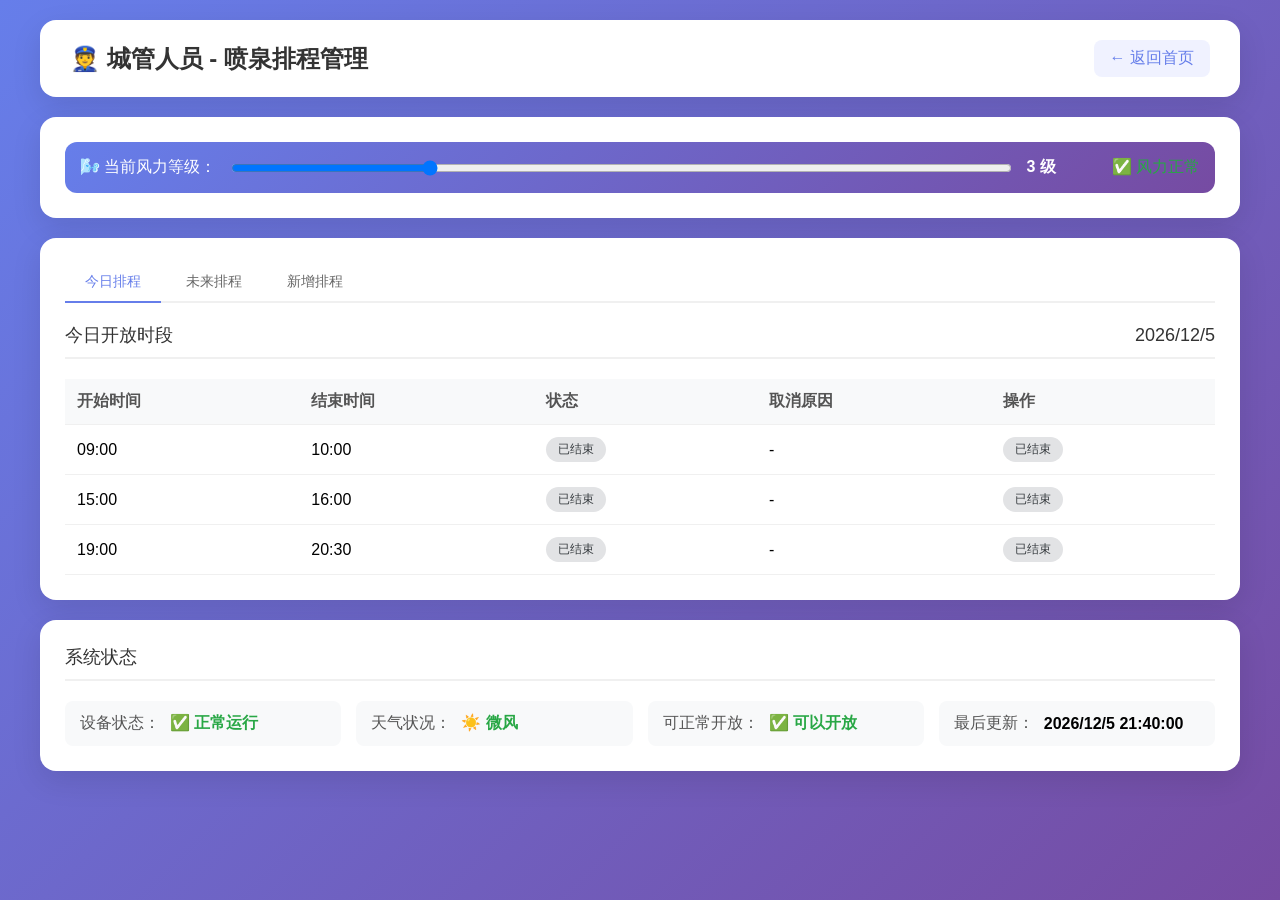
==== admin.html @ 6d75eefe ".608504750551144:e84fdec19bd125db6351a394b1909684_6a325386a45740f32d055df5.6a32569ea45740f32d0562fc." ====
<!DOCTYPE html>
<html lang="zh-CN">
<head>
    <meta charset="UTF-8">
    <meta name="viewport" content="width=device-width, initial-scale=1.0">
    <title>城管人员 - 喷泉排程管理</title>
    <link rel="stylesheet" href="css/styles.css">
</head>
<body>
    <div class="container">
        <div class="page-header">
            <h1>👮 城管人员 - 喷泉排程管理</h1>
            <a href="index.html" class="back-link">← 返回首页</a>
        </div>

        <div class="section">
            <div id="alertContainer"></div>

            <div class="weather-control">
                <label>🌬️ 当前风力等级：</label>
                <input type="range" id="windLevel" min="0" max="12" value="3">
                <span id="windLevelDisplay" style="font-weight: bold; min-width: 60px;">3 级</span>
                <span id="windStatus" style="margin-left: 10px;"></span>
            </div>
        </div>

        <div class="section">
            <div class="tabs">
                <button class="tab active" data-tab="today">今日排程</button>
                <button class="tab" data-tab="future">未来排程</button>
                <button class="tab" data-tab="add">新增排程</button>
            </div>

            <div class="tab-content active" id="today">
                <div class="section-title">
                    <span>今日开放时段</span>
                    <span id="todayDate"></span>
                </div>
                <table class="table" id="todayTable">
                    <thead>
                        <tr>
                            <th>开始时间</th>
                            <th>结束时间</th>
                            <th>状态</th>
                            <th>取消原因</th>
                            <th>操作</th>
                        </tr>
                    </thead>
                    <tbody id="todayTableBody"></tbody>
                </table>
                <div id="todayEmpty" class="empty-state" style="display: none;">
                    <div class="empty-state-icon">📅</div>
                    <div class="empty-state-text">今日暂无排程</div>
                </div>
            </div>

            <div class="tab-content" id="future">
                <div class="section-title">
                    <span>未来开放时段</span>
                </div>
                <table class="table" id="futureTable">
                    <thead>
                        <tr>
                            <th>日期</th>
                            <th>开始时间</th>
                            <th>结束时间</th>
                            <th>状态</th>
                            <th>取消原因</th>
                            <th>操作</th>
                        </tr>
                    </thead>
                    <tbody id="futureTableBody"></tbody>
                </table>
                <div id="futureEmpty" class="empty-state" style="display: none;">
                    <div class="empty-state-icon">📆</div>
                    <div class="empty-state-text">暂无未来排程</div>
                </div>
            </div>

            <div class="tab-content" id="add">
                <div class="section-title">
                    <span>新增开放时段</span>
                </div>
                <form id="addScheduleForm">
                    <div class="form-row">
                        <div class="form-group">
                            <label>开放日期</label>
                            <input type="date" id="scheduleDate" required>
                        </div>
                        <div class="form-group">
                            <label>开始时间</label>
                            <input type="time" id="scheduleStartTime" required>
                        </div>
                        <div class="form-group">
                            <label>结束时间</label>
                            <input type="time" id="scheduleEndTime" required>
                        </div>
                    </div>
                    <div style="margin-top: 15px;">
                        <button type="submit" class="btn btn-primary">添加排程</button>
                        <button type="reset" class="btn btn-secondary">重置</button>
                    </div>
                </form>
            </div>
        </div>

        <div class="section">
            <div class="section-title">
                <span>系统状态</span>
            </div>
            <div class="status-grid">
                <div class="status-item">
                    <span class="status-label">设备状态：</span>
                    <span id="deviceStatus" class="status-value">-</span>
                </div>
                <div class="status-item">
                    <span class="status-label">天气状况：</span>
                    <span id="weatherStatus" class="status-value">-</span>
                </div>
                <div class="status-item">
                    <span class="status-label">可正常开放：</span>
                    <span id="canOpen" class="status-value">-</span>
                </div>
                <div class="status-item">
                    <span class="status-label">最后更新：</span>
                    <span id="lastUpdate" class="status-value">-</span>
                </div>
            </div>
        </div>
    </div>

    <div id="editModal" class="modal-overlay" style="display: none;">
        <div class="modal">
            <div class="modal-header">
                <h3>编辑排程</h3>
                <button class="modal-close" onclick="closeEditModal()">×</button>
            </div>
            <form id="editScheduleForm">
                <input type="hidden" id="editScheduleId">
                <div class="form-row">
                    <div class="form-group">
                        <label>开放日期</label>
                        <input type="date" id="editScheduleDate" required>
                    </div>
                    <div class="form-group">
                        <label>开始时间</label>
                        <input type="time" id="editScheduleStartTime" required>
                    </div>
                    <div class="form-group">
                        <label>结束时间</label>
                        <input type="time" id="editScheduleEndTime" required>
                    </div>
                </div>
                <div class="modal-actions">
                    <button type="button" class="btn btn-secondary" onclick="closeEditModal()">取消</button>
                    <button type="submit" class="btn btn-primary">保存</button>
                </div>
            </form>
        </div>
    </div>

    <script src="js/common.js"></script>
    <script src="js/admin.js"></script>
</body>
</html>
---- css/styles.css ----
* {
    margin: 0;
    padding: 0;
    box-sizing: border-box;
}

body {
    font-family: -apple-system, BlinkMacSystemFont, 'Segoe UI', 'PingFang SC', 'Hiragino Sans GB', 'Microsoft YaHei', sans-serif;
    background: linear-gradient(135deg, #667eea 0%, #764ba2 100%);
    min-height: 100vh;
    padding: 20px;
}

.container {
    max-width: 1200px;
    margin: 0 auto;
}

.header {
    text-align: center;
    color: white;
    margin-bottom: 40px;
}

.header h1 {
    font-size: 36px;
    margin-bottom: 10px;
    text-shadow: 2px 2px 4px rgba(0,0,0,0.2);
}

.subtitle {
    font-size: 18px;
    opacity: 0.9;
}

.role-selection {
    display: grid;
    grid-template-columns: repeat(auto-fit, minmax(280px, 1fr));
    gap: 30px;
    margin-bottom: 40px;
}

.role-card {
    background: white;
    border-radius: 16px;
    padding: 30px;
    text-align: center;
    cursor: pointer;
    transition: all 0.3s ease;
    box-shadow: 0 10px 30px rgba(0,0,0,0.1);
}

.role-card:hover {
    transform: translateY(-5px);
    box-shadow: 0 15px 40px rgba(0,0,0,0.2);
}

.role-icon {
    font-size: 64px;
    margin-bottom: 15px;
}

.role-card h2 {
    font-size: 24px;
    color: #333;
    margin-bottom: 10px;
}

.role-card p {
    color: #666;
    margin-bottom: 20px;
    line-height: 1.5;
}

.btn {
    padding: 10px 30px;
    border: none;
    border-radius: 8px;
    font-size: 16px;
    cursor: pointer;
    transition: all 0.3s ease;
    color: white;
    font-weight: 500;
}

.btn:hover {
    transform: translateY(-2px);
    box-shadow: 0 5px 15px rgba(0,0,0,0.2);
}

.btn-primary {
    background: linear-gradient(135deg, #667eea 0%, #764ba2 100%);
}

.btn-success {
    background: linear-gradient(135deg, #11998e 0%, #38ef7d 100%);
}

.btn-info {
    background: linear-gradient(135deg, #00c6ff 0%, #0072ff 100%);
}

.btn-warning {
    background: linear-gradient(135deg, #f093fb 0%, #f5576c 100%);
}

.btn-danger {
    background: linear-gradient(135deg, #eb3349 0%, #f45c43 100%);
}

.btn-secondary {
    background: linear-gradient(135deg, #868f96 0%, #596164 100%);
}

.btn-sm {
    padding: 6px 16px;
    font-size: 14px;
}

.system-status {
    background: white;
    border-radius: 16px;
    padding: 25px;
    box-shadow: 0 10px 30px rgba(0,0,0,0.1);
}

.system-status h3 {
    font-size: 20px;
    color: #333;
    margin-bottom: 20px;
    padding-bottom: 10px;
    border-bottom: 2px solid #f0f0f0;
}

.status-grid {
    display: grid;
    grid-template-columns: repeat(auto-fit, minmax(200px, 1fr));
    gap: 15px;
}

.status-item {
    display: flex;
    align-items: center;
    padding: 12px 15px;
    background: #f8f9fa;
    border-radius: 8px;
}

.status-label {
    font-weight: 500;
    color: #555;
    margin-right: 10px;
}

.status-value {
    font-weight: 600;
}

.status-normal {
    color: #28a745;
}

.status-warning {
    color: #dc3545;
}

.page-header {
    display: flex;
    justify-content: space-between;
    align-items: center;
    background: white;
    border-radius: 16px;
    padding: 20px 30px;
    margin-bottom: 20px;
    box-shadow: 0 10px 30px rgba(0,0,0,0.1);
}

.page-header h1 {
    font-size: 24px;
    color: #333;
    display: flex;
    align-items: center;
    gap: 10px;
}

.back-link {
    color: #667eea;
    text-decoration: none;
    font-weight: 500;
    padding: 8px 16px;
    border-radius: 8px;
    background: #f0f2ff;
    transition: all 0.3s ease;
}

.back-link:hover {
    background: #667eea;
    color: white;
}

.section {
    background: white;
    border-radius: 16px;
    padding: 25px;
    margin-bottom: 20px;
    box-shadow: 0 10px 30px rgba(0,0,0,0.1);
}

.section-title {
    font-size: 18px;
    color: #333;
    margin-bottom: 20px;
    padding-bottom: 10px;
    border-bottom: 2px solid #f0f0f0;
    display: flex;
    justify-content: space-between;
    align-items: center;
}

.form-group {
    margin-bottom: 15px;
}

.form-group label {
    display: block;
    margin-bottom: 6px;
    font-weight: 500;
    color: #555;
}

.form-group input,
.form-group select,
.form-group textarea {
    width: 100%;
    padding: 10px 12px;
    border: 1px solid #ddd;
    border-radius: 8px;
    font-size: 14px;
    transition: border-color 0.3s ease;
}

.form-group input:focus,
.form-group select:focus,
.form-group textarea:focus {
    outline: none;
    border-color: #667eea;
    box-shadow: 0 0 0 3px rgba(102, 126, 234, 0.1);
}

.form-row {
    display: grid;
    grid-template-columns: repeat(auto-fit, minmax(200px, 1fr));
    gap: 15px;
}

.table {
    width: 100%;
    border-collapse: collapse;
}

.table th,
.table td {
    padding: 12px;
    text-align: left;
    border-bottom: 1px solid #f0f0f0;
}

.table th {
    background: #f8f9fa;
    font-weight: 600;
    color: #555;
}

.table tr:hover {
    background: #fafbfc;
}

.badge {
    display: inline-block;
    padding: 4px 12px;
    border-radius: 20px;
    font-size: 12px;
    font-weight: 500;
}

.badge-success {
    background: #d4edda;
    color: #155724;
}

.badge-danger {
    background: #f8d7da;
    color: #721c24;
}

.badge-warning {
    background: #fff3cd;
    color: #856404;
}

.badge-info {
    background: #d1ecf1;
    color: #0c5460;
}

.badge-secondary {
    background: #e2e3e5;
    color: #383d41;
}

.alert {
    padding: 12px 16px;
    border-radius: 8px;
    margin-bottom: 15px;
}

.alert-warning {
    background: #fff3cd;
    color: #856404;
    border: 1px solid #ffeeba;
}

.alert-info {
    background: #d1ecf1;
    color: #0c5460;
    border: 1px solid #bee5eb;
}

.alert-danger {
    background: #f8d7da;
    color: #721c24;
    border: 1px solid #f5c6cb;
}

.alert-success {
    background: #d4edda;
    color: #155724;
    border: 1px solid #c3e6cb;
}

.tabs {
    display: flex;
    gap: 5px;
    margin-bottom: 20px;
    border-bottom: 2px solid #f0f0f0;
}

.tab {
    padding: 10px 20px;
    cursor: pointer;
    border: none;
    background: transparent;
    font-size: 14px;
    font-weight: 500;
    color: #666;
    border-bottom: 2px solid transparent;
    margin-bottom: -2px;
    transition: all 0.3s ease;
}

.tab.active {
    color: #667eea;
    border-bottom-color: #667eea;
}

.tab:hover {
    color: #667eea;
}

.tab-content {
    display: none;
}

.tab-content.active {
    display: block;
}

.visitor-timeline {
    position: relative;
    padding-left: 30px;
}

.visitor-timeline::before {
    content: '';
    position: absolute;
    left: 10px;
    top: 0;
    bottom: 0;
    width: 2px;
    background: linear-gradient(to bottom, #667eea, #764ba2);
}

.timeline-item {
    position: relative;
    margin-bottom: 25px;
    padding: 15px;
    background: #f8f9fa;
    border-radius: 8px;
}

.timeline-item::before {
    content: '';
    position: absolute;
    left: -26px;
    top: 20px;
    width: 14px;
    height: 14px;
    border-radius: 50%;
    background: #667eea;
    border: 3px solid white;
    box-shadow: 0 0 0 2px #667eea;
}

.timeline-item.cancelled::before {
    background: #dc3545;
    box-shadow: 0 0 0 2px #dc3545;
}

.timeline-item.completed::before {
    background: #28a745;
    box-shadow: 0 0 0 2px #28a745;
}

.timeline-item.ongoing::before {
    background: #ffc107;
    box-shadow: 0 0 0 2px #ffc107;
    animation: pulse 1.5s infinite;
}

@keyframes pulse {
    0%, 100% { transform: scale(1); }
    50% { transform: scale(1.2); }
}

.timeline-time {
    font-size: 18px;
    font-weight: 600;
    color: #333;
    margin-bottom: 8px;
}

.timeline-status {
    display: inline-block;
    margin-bottom: 8px;
}

.timeline-note {
    color: #666;
    font-size: 14px;
    line-height: 1.5;
}

.empty-state {
    text-align: center;
    padding: 50px 20px;
    color: #999;
}

.empty-state-icon {
    font-size: 64px;
    margin-bottom: 15px;
}

.empty-state-text {
    font-size: 16px;
}

.modal-overlay {
    position: fixed;
    top: 0;
    left: 0;
    right: 0;
    bottom: 0;
    background: rgba(0,0,0,0.5);
    display: flex;
    align-items: center;
    justify-content: center;
    z-index: 1000;
}

.modal {
    background: white;
    border-radius: 16px;
    padding: 30px;
    max-width: 500px;
    width: 90%;
    max-height: 90vh;
    overflow-y: auto;
}

.modal-header {
    display: flex;
    justify-content: space-between;
    align-items: center;
    margin-bottom: 20px;
}

.modal-header h3 {
    font-size: 20px;
    color: #333;
}

.modal-close {
    background: none;
    border: none;
    font-size: 24px;
    cursor: pointer;
    color: #999;
}

.modal-actions {
    display: flex;
    justify-content: flex-end;
    gap: 10px;
    margin-top: 20px;
}

.weather-control {
    display: flex;
    align-items: center;
    gap: 15px;
    padding: 15px;
    background: linear-gradient(135deg, #667eea 0%, #764ba2 100%);
    border-radius: 12px;
    color: white;
}

.weather-control label {
    font-weight: 500;
}

.weather-control input[type="range"] {
    flex: 1;
}

@media (max-width: 768px) {
    .header h1 {
        font-size: 28px;
    }

    .role-selection {
        grid-template-columns: 1fr;
    }

    .page-header {
        flex-direction: column;
        gap: 15px;
        text-align: center;
    }

    .form-row {
        grid-template-columns: 1fr;
    }

    .table {
        font-size: 12px;
    }

    .table th,
    .table td {
        padding: 8px 6px;
    }
}
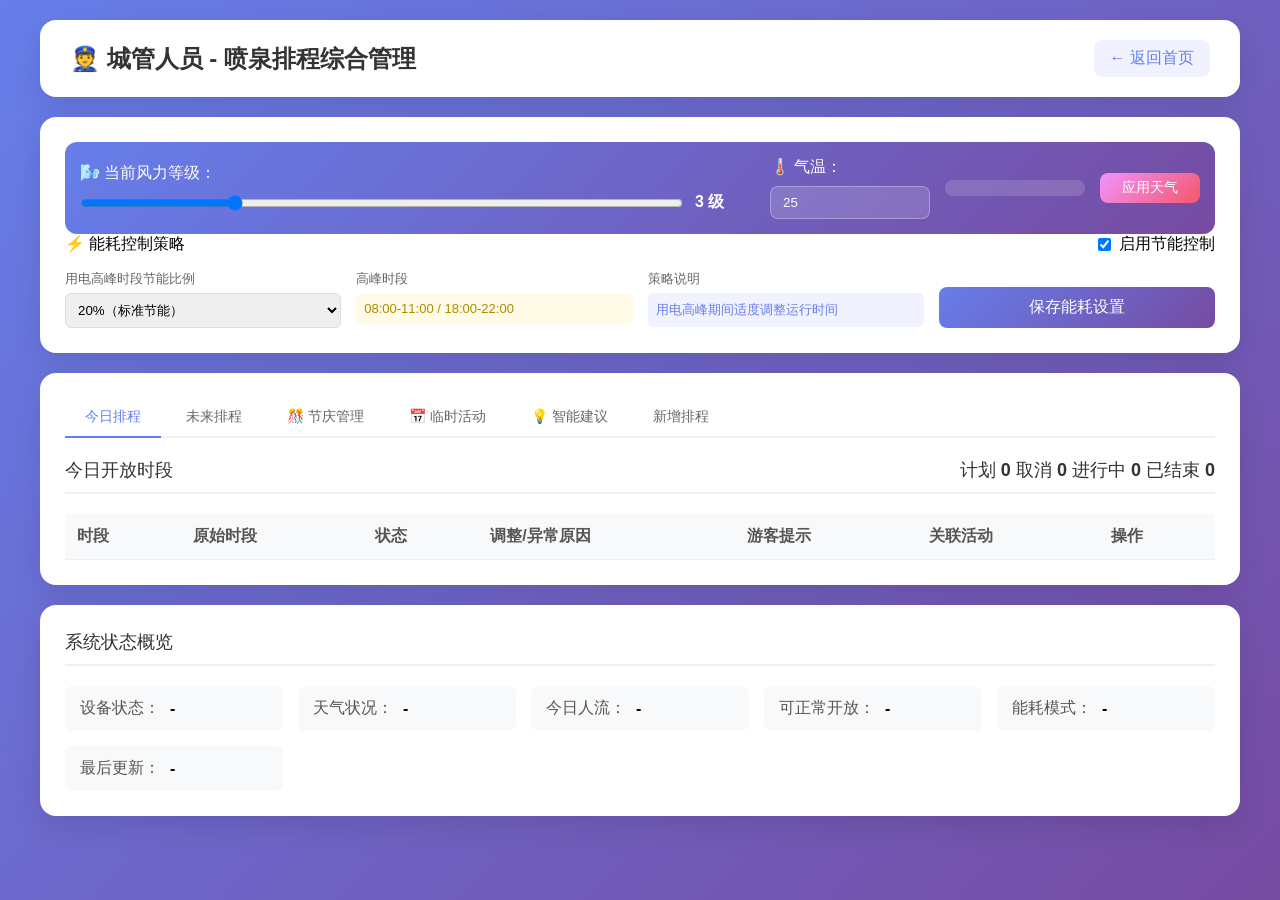
==== commit b0b9586d: ".608504750551144:4008e6ce7faa2469b426a77537569d78_6a32951ba45740f32d0597f2.6a32951fa45740f32d059803." ====
--- a/admin.html
+++ b/admin.html
@@ -3,13 +3,13 @@
 <head>
     <meta charset="UTF-8">
     <meta name="viewport" content="width=device-width, initial-scale=1.0">
-    <title>城管人员 - 喷泉排程管理</title>
+    <title>城管人员 - 喷泉排程综合管理</title>
     <link rel="stylesheet" href="css/styles.css">
 </head>
 <body>
     <div class="container">
         <div class="page-header">
-            <h1>👮 城管人员 - 喷泉排程管理</h1>
+            <h1>👮 城管人员 - 喷泉排程综合管理</h1>
             <a href="index.html" class="back-link">← 返回首页</a>
         </div>
 
@@ -17,10 +17,53 @@
             <div id="alertContainer"></div>
 
             <div class="weather-control">
-                <label>🌬️ 当前风力等级：</label>
-                <input type="range" id="windLevel" min="0" max="12" value="3">
-                <span id="windLevelDisplay" style="font-weight: bold; min-width: 60px;">3 级</span>
-                <span id="windStatus" style="margin-left: 10px;"></span>
+                <div style="flex: 1; min-width: 300px;">
+                    <label style="display: block; margin-bottom: 8px;">🌬️ 当前风力等级：</label>
+                    <div style="display: flex; align-items: center; gap: 12px;">
+                        <input type="range" id="windLevel" min="0" max="12" value="3" style="flex: 1;">
+                        <span id="windLevelDisplay" style="font-weight: bold; min-width: 60px;">3 级</span>
+                    </div>
+                </div>
+                <div style="min-width: 160px;">
+                    <label style="display: block; margin-bottom: 8px;">🌡️ 气温：</label>
+                    <input type="number" id="temperature" min="-10" max="45" value="25" style="width: 100%; padding: 8px 12px; border-radius: 8px; border: 1px solid rgba(255,255,255,0.3); background: rgba(255,255,255,0.15); color: white;">
+                </div>
+                <span id="windStatus" style="min-width: 140px; text-align: center; padding: 8px 12px; border-radius: 8px; background: rgba(255,255,255,0.15);"></span>
+                <button class="btn btn-sm btn-warning" onclick="applyWeather()" style="min-width: 100px;">应用天气</button>
+            </div>
+
+            <div class="energy-control">
+                <div style="display: flex; justify-content: space-between; align-items: center; margin-bottom: 10px;">
+                    <span style="font-weight: 500;">⚡ 能耗控制策略</span>
+                    <label style="display: flex; align-items: center; gap: 8px; cursor: pointer;">
+                        <input type="checkbox" id="energyEnabled" checked> 启用节能控制
+                    </label>
+                </div>
+                <div style="display: grid; grid-template-columns: repeat(auto-fit, minmax(200px, 1fr)); gap: 15px; margin-top: 15px;">
+                    <div>
+                        <label style="display: block; margin-bottom: 5px; font-size: 13px; color: #666;">用电高峰时段节能比例</label>
+                        <select id="peakSavingPercent" style="width: 100%; padding: 8px; border-radius: 6px; border: 1px solid #ddd;">
+                            <option value="10">10%（轻度节能）</option>
+                            <option value="20" selected>20%（标准节能）</option>
+                            <option value="30">30%（深度节能）</option>
+                        </select>
+                    </div>
+                    <div>
+                        <label style="display: block; margin-bottom: 5px; font-size: 13px; color: #666;">高峰时段</label>
+                        <div style="padding: 8px; background: #fffbe6; border-radius: 6px; font-size: 13px; color: #ad8b00;">
+                            08:00-11:00 / 18:00-22:00
+                        </div>
+                    </div>
+                    <div>
+                        <label style="display: block; margin-bottom: 5px; font-size: 13px; color: #666;">策略说明</label>
+                        <div id="energyNotice" style="padding: 8px; background: #f0f2ff; border-radius: 6px; font-size: 13px; color: #667eea;">
+                            用电高峰期间适度调整运行时间
+                        </div>
+                    </div>
+                    <div style="display: flex; align-items: flex-end;">
+                        <button class="btn btn-primary" onclick="saveEnergyPolicy()" style="width: 100%;">保存能耗设置</button>
+                    </div>
+                </div>
             </div>
         </div>
 
@@ -28,21 +71,31 @@
             <div class="tabs">
                 <button class="tab active" data-tab="today">今日排程</button>
                 <button class="tab" data-tab="future">未来排程</button>
+                <button class="tab" data-tab="festivals">🎊 节庆管理</button>
+                <button class="tab" data-tab="events">📅 临时活动</button>
+                <button class="tab" data-tab="suggestions">💡 智能建议</button>
                 <button class="tab" data-tab="add">新增排程</button>
             </div>
 
             <div class="tab-content active" id="today">
                 <div class="section-title">
-                    <span>今日开放时段</span>
-                    <span id="todayDate"></span>
+                    <span>今日开放时段 <span class="sub-label" id="todayDateTag"></span></span>
+                    <span class="summary-chips">
+                        <span class="chip chip-success">计划 <b id="chipScheduled">0</b></span>
+                        <span class="chip chip-danger">取消 <b id="chipCancelled">0</b></span>
+                        <span class="chip chip-warning">进行中 <b id="chipOngoing">0</b></span>
+                        <span class="chip chip-info">已结束 <b id="chipEnded">0</b></span>
+                    </span>
                 </div>
                 <table class="table" id="todayTable">
                     <thead>
                         <tr>
-                            <th>开始时间</th>
-                            <th>结束时间</th>
+                            <th>时段</th>
+                            <th>原始时段</th>
                             <th>状态</th>
-                            <th>取消原因</th>
+                            <th>调整/异常原因</th>
+                            <th>游客提示</th>
+                            <th>关联活动</th>
                             <th>操作</th>
                         </tr>
                     </thead>
@@ -62,10 +115,11 @@
                     <thead>
                         <tr>
                             <th>日期</th>
-                            <th>开始时间</th>
-                            <th>结束时间</th>
+                            <th>时段</th>
+                            <th>原始时段</th>
                             <th>状态</th>
-                            <th>取消原因</th>
+                            <th>调整原因</th>
+                            <th>关联活动</th>
                             <th>操作</th>
                         </tr>
                     </thead>
@@ -77,6 +131,64 @@
                 </div>
             </div>
 
+            <div class="tab-content" id="festivals">
+                <div class="section-title">
+                    <span>🎊 节庆/节假日管理</span>
+                    <button class="btn btn-sm btn-primary" onclick="openFestivalModal()">+ 新增节庆</button>
+                </div>
+                <div id="festivalsSummary" style="margin-bottom: 15px; padding: 12px; background: #fff7e6; border-radius: 8px; font-size: 14px;"></div>
+                <table class="table" id="festivalsTable">
+                    <thead>
+                        <tr>
+                            <th>节庆名称</th>
+                            <th>起止日期</th>
+                            <th>人流等级</th>
+                            <th>是否节假日</th>
+                            <th>备注</th>
+                            <th>操作</th>
+                        </tr>
+                    </thead>
+                    <tbody id="festivalsTableBody"></tbody>
+                </table>
+                <div id="festivalsEmpty" class="empty-state" style="display: none;">
+                    <div class="empty-state-icon">🎊</div>
+                    <div class="empty-state-text">暂无节庆记录</div>
+                </div>
+            </div>
+
+            <div class="tab-content" id="events">
+                <div class="section-title">
+                    <span>📅 临时活动管理</span>
+                    <button class="btn btn-sm btn-primary" onclick="openEventModal()">+ 新增临时活动</button>
+                </div>
+                <table class="table" id="eventsTable">
+                    <thead>
+                        <tr>
+                            <th>活动名称</th>
+                            <th>日期</th>
+                            <th>类型</th>
+                            <th>自动调整</th>
+                            <th>影响场次</th>
+                            <th>说明</th>
+                            <th>操作</th>
+                        </tr>
+                    </thead>
+                    <tbody id="eventsTableBody"></tbody>
+                </table>
+                <div id="eventsEmpty" class="empty-state" style="display: none;">
+                    <div class="empty-state-icon">📅</div>
+                    <div class="empty-state-text">暂无临时活动</div>
+                </div>
+            </div>
+
+            <div class="tab-content" id="suggestions">
+                <div class="section-title">
+                    <span>💡 智能排程建议</span>
+                    <button class="btn btn-sm btn-info" onclick="refreshSuggestions()">刷新建议</button>
+                </div>
+                <div id="suggestionList"></div>
+            </div>
+
             <div class="tab-content" id="add">
                 <div class="section-title">
                     <span>新增开放时段</span>
@@ -96,6 +208,18 @@
                             <input type="time" id="scheduleEndTime" required>
                         </div>
                     </div>
+                    <div class="form-row">
+                        <div class="form-group">
+                            <label>关联临时活动（可选）</label>
+                            <select id="scheduleLinkedEvent">
+                                <option value="">无</option>
+                            </select>
+                        </div>
+                        <div class="form-group">
+                            <label>游客提示（可选）</label>
+                            <input type="text" id="scheduleVisitorNotice" placeholder="面向游客显示的提示信息">
+                        </div>
+                    </div>
                     <div style="margin-top: 15px;">
                         <button type="submit" class="btn btn-primary">添加排程</button>
                         <button type="reset" class="btn btn-secondary">重置</button>
@@ -106,7 +230,7 @@
 
         <div class="section">
             <div class="section-title">
-                <span>系统状态</span>
+                <span>系统状态概览</span>
             </div>
             <div class="status-grid">
                 <div class="status-item">
@@ -118,8 +242,16 @@
                     <span id="weatherStatus" class="status-value">-</span>
                 </div>
                 <div class="status-item">
+                    <span class="status-label">今日人流：</span>
+                    <span id="crowdLevel" class="status-value">-</span>
+                </div>
+                <div class="status-item">
                     <span class="status-label">可正常开放：</span>
                     <span id="canOpen" class="status-value">-</span>
+                </div>
+                <div class="status-item">
+                    <span class="status-label">能耗模式：</span>
+                    <span id="energyMode" class="status-value">-</span>
                 </div>
                 <div class="status-item">
                     <span class="status-label">最后更新：</span>
@@ -151,8 +283,168 @@
                         <input type="time" id="editScheduleEndTime" required>
                     </div>
                 </div>
+                <div class="form-row">
+                    <div class="form-group">
+                        <label>游客提示</label>
+                        <input type="text" id="editScheduleVisitorNotice" placeholder="面向游客显示的提示信息">
+                    </div>
+                    <div class="form-group">
+                        <label>调整原因（手动调整时必填）</label>
+                        <input type="text" id="editScheduleAdjustReason" placeholder="说明调整原因">
+                    </div>
+                </div>
                 <div class="modal-actions">
                     <button type="button" class="btn btn-secondary" onclick="closeEditModal()">取消</button>
+                    <button type="submit" class="btn btn-primary">保存</button>
+                </div>
+            </form>
+        </div>
+    </div>
+
+    <div id="abnormalModal" class="modal-overlay" style="display: none;">
+        <div class="modal">
+            <div class="modal-header">
+                <h3>补录异常原因</h3>
+                <button class="modal-close" onclick="closeAbnormalModal()">×</button>
+            </div>
+            <form id="abnormalForm">
+                <input type="hidden" id="abnormalScheduleId">
+                <div class="form-group">
+                    <label>场次信息</label>
+                    <div id="abnormalSessionInfo" style="padding: 10px; background: #f8f9fa; border-radius: 6px;"></div>
+                </div>
+                <div class="form-group">
+                    <label>异常原因 <span style="color: #dc3545;">*</span></label>
+                    <select id="abnormalType" required>
+                        <option value="">请选择异常类型</option>
+                        <option value="设备故障">设备故障</option>
+                        <option value="天气异常">天气异常（雷雨/大风等）</option>
+                        <option value="人流过载">人流过载临时关闭</option>
+                        <option value="安全检查">临时安全检查</option>
+                        <option value="上级指令">上级临时指令</option>
+                        <option value="其他">其他原因</option>
+                    </select>
+                </div>
+                <div class="form-group">
+                    <label>详细说明</label>
+                    <textarea id="abnormalDetail" rows="3" placeholder="请详细说明异常情况和处理过程"></textarea>
+                </div>
+                <div class="modal-actions">
+                    <button type="button" class="btn btn-secondary" onclick="closeAbnormalModal()">取消</button>
+                    <button type="submit" class="btn btn-primary">保存异常记录</button>
+                </div>
+            </form>
+        </div>
+    </div>
+
+    <div id="festivalModal" class="modal-overlay" style="display: none;">
+        <div class="modal">
+            <div class="modal-header">
+                <h3>节庆/节假日信息</h3>
+                <button class="modal-close" onclick="closeFestivalModal()">×</button>
+            </div>
+            <form id="festivalForm">
+                <input type="hidden" id="festivalId">
+                <div class="form-row">
+                    <div class="form-group">
+                        <label>节庆名称</label>
+                        <input type="text" id="festivalName" required placeholder="如：春节、国庆节">
+                    </div>
+                    <div class="form-group">
+                        <label>人流等级</label>
+                        <select id="festivalCrowdLevel" required>
+                            <option value="normal">正常</option>
+                            <option value="high">较高</option>
+                            <option value="very_high">极高</option>
+                        </select>
+                    </div>
+                </div>
+                <div class="form-row">
+                    <div class="form-group">
+                        <label>开始日期</label>
+                        <input type="date" id="festivalStartDate" required>
+                    </div>
+                    <div class="form-group">
+                        <label>结束日期</label>
+                        <input type="date" id="festivalEndDate" required>
+                    </div>
+                </div>
+                <div class="form-row">
+                    <div class="form-group">
+                        <label style="display: flex; align-items: center; gap: 6px;">
+                            <input type="checkbox" id="festivalIsHoliday" checked> 法定节假日（自动延时开放）
+                        </label>
+                    </div>
+                </div>
+                <div class="form-group">
+                    <label>备注说明</label>
+                    <textarea id="festivalNote" rows="2" placeholder="节庆特点、客流预估等"></textarea>
+                </div>
+                <div class="modal-actions">
+                    <button type="button" class="btn btn-secondary" onclick="closeFestivalModal()">取消</button>
+                    <button type="submit" class="btn btn-primary">保存</button>
+                </div>
+            </form>
+        </div>
+    </div>
+
+    <div id="eventModal" class="modal-overlay" style="display: none;">
+        <div class="modal" style="max-width: 650px;">
+            <div class="modal-header">
+                <h3>临时活动信息</h3>
+                <button class="modal-close" onclick="closeEventModal()">×</button>
+            </div>
+            <form id="eventForm">
+                <input type="hidden" id="eventId">
+                <div class="form-row">
+                    <div class="form-group">
+                        <label>活动名称</label>
+                        <input type="text" id="eventName" required placeholder="如：广场音乐演出">
+                    </div>
+                    <div class="form-group">
+                        <label>活动类型</label>
+                        <select id="eventType" required>
+                            <option value="performance">文艺演出</option>
+                            <option value="celebration">庆典活动</option>
+                            <option value="promotion">商业推广</option>
+                            <option value="government">政务活动</option>
+                            <option value="emergency">应急处置</option>
+                            <option value="other">其他</option>
+                        </select>
+                    </div>
+                </div>
+                <div class="form-row">
+                    <div class="form-group">
+                        <label>活动日期</label>
+                        <input type="date" id="eventDate" required>
+                    </div>
+                    <div class="form-group">
+                        <label>自动调整方式</label>
+                        <select id="eventAdjustType">
+                            <option value="none">不自动调整（手动处理）</option>
+                            <option value="delay">延时开放</option>
+                            <option value="advance">提前结束</option>
+                            <option value="cancel">取消场次</option>
+                        </select>
+                    </div>
+                </div>
+                <div id="adjustMinutesGroup" class="form-row" style="display: none;">
+                    <div class="form-group">
+                        <label>调整分钟数</label>
+                        <input type="number" id="eventAdjustMinutes" value="30" min="5" max="120">
+                    </div>
+                </div>
+                <div class="form-group">
+                    <label>影响场次（按住Ctrl多选，不选则默认影响当日全部）</label>
+                    <select id="eventScheduleIds" multiple size="5" style="min-height: 100px;">
+                    </select>
+                </div>
+                <div class="form-group">
+                    <label>活动说明 / 游客提示</label>
+                    <textarea id="eventNotice" rows="2" placeholder="会同步显示在游客端的提示信息"></textarea>
+                </div>
+                <div class="modal-actions">
+                    <button type="button" class="btn btn-secondary" onclick="closeEventModal()">取消</button>
                     <button type="submit" class="btn btn-primary">保存</button>
                 </div>
             </form>
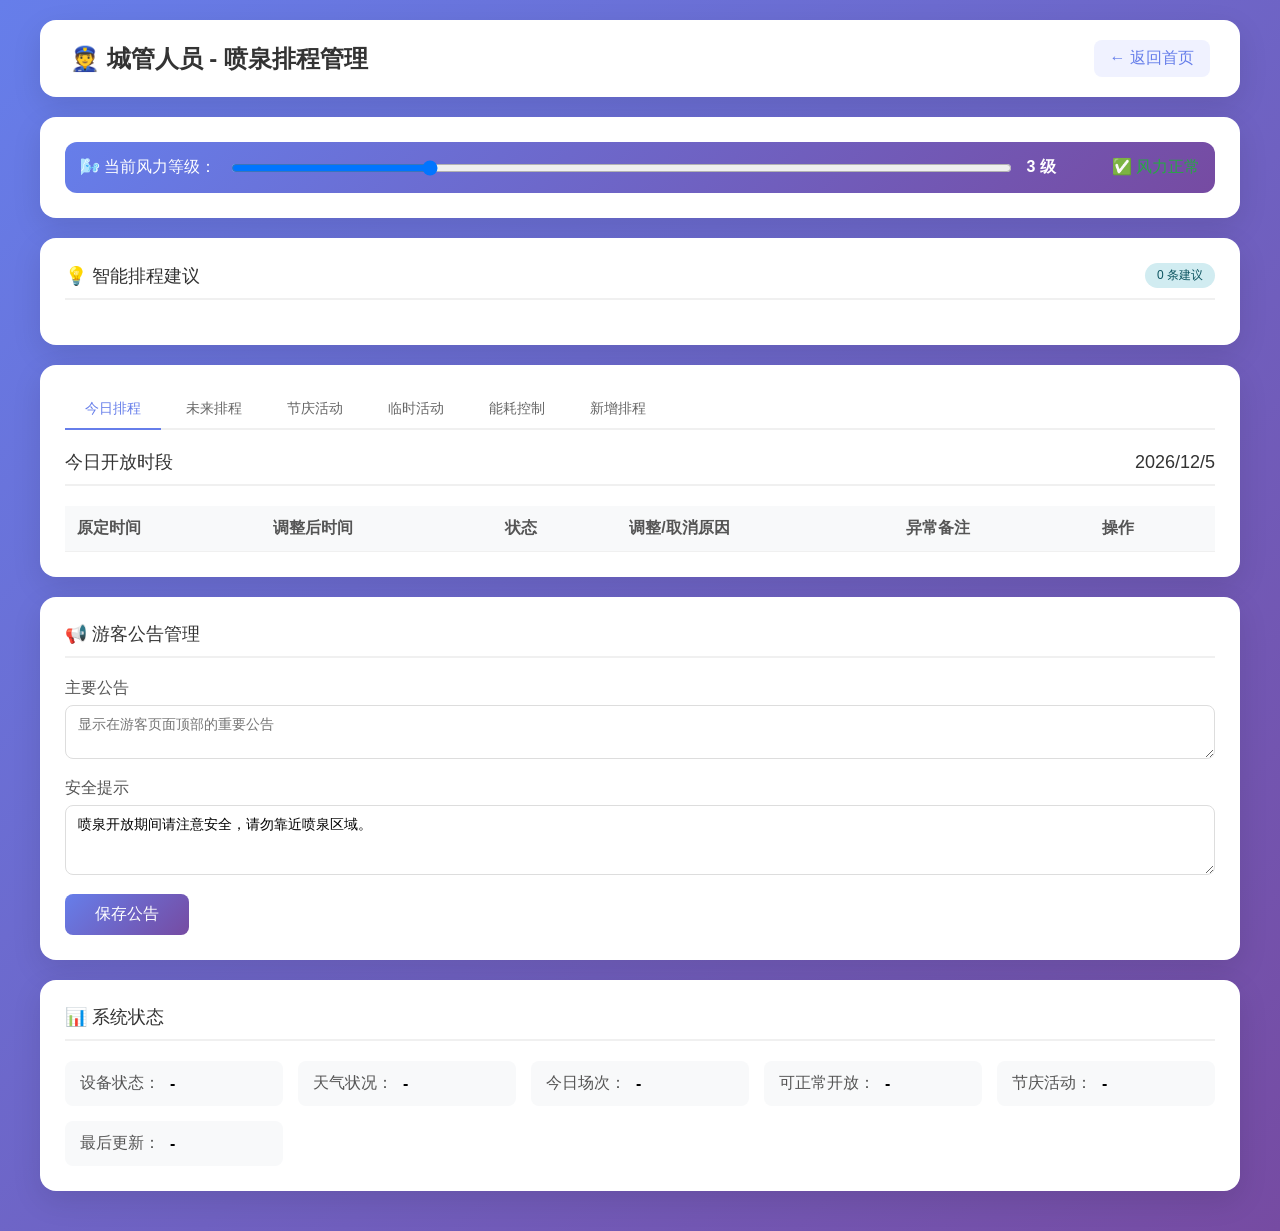
==== commit bcc51a40: ".608504750551144:c4c251602132d7388c4354d8fcae8fc3_6a32a33033a6b377c656d50a.6a32a33133a6b377c656d50c." ====
--- a/admin.html
+++ b/admin.html
@@ -3,13 +3,13 @@
 <head>
     <meta charset="UTF-8">
     <meta name="viewport" content="width=device-width, initial-scale=1.0">
-    <title>城管人员 - 喷泉排程综合管理</title>
+    <title>城管人员 - 喷泉排程管理</title>
     <link rel="stylesheet" href="css/styles.css">
 </head>
 <body>
     <div class="container">
         <div class="page-header">
-            <h1>👮 城管人员 - 喷泉排程综合管理</h1>
+            <h1>👮 城管人员 - 喷泉排程管理</h1>
             <a href="index.html" class="back-link">← 返回首页</a>
         </div>
 
@@ -17,85 +17,44 @@
             <div id="alertContainer"></div>
 
             <div class="weather-control">
-                <div style="flex: 1; min-width: 300px;">
-                    <label style="display: block; margin-bottom: 8px;">🌬️ 当前风力等级：</label>
-                    <div style="display: flex; align-items: center; gap: 12px;">
-                        <input type="range" id="windLevel" min="0" max="12" value="3" style="flex: 1;">
-                        <span id="windLevelDisplay" style="font-weight: bold; min-width: 60px;">3 级</span>
-                    </div>
-                </div>
-                <div style="min-width: 160px;">
-                    <label style="display: block; margin-bottom: 8px;">🌡️ 气温：</label>
-                    <input type="number" id="temperature" min="-10" max="45" value="25" style="width: 100%; padding: 8px 12px; border-radius: 8px; border: 1px solid rgba(255,255,255,0.3); background: rgba(255,255,255,0.15); color: white;">
-                </div>
-                <span id="windStatus" style="min-width: 140px; text-align: center; padding: 8px 12px; border-radius: 8px; background: rgba(255,255,255,0.15);"></span>
-                <button class="btn btn-sm btn-warning" onclick="applyWeather()" style="min-width: 100px;">应用天气</button>
-            </div>
-
-            <div class="energy-control">
-                <div style="display: flex; justify-content: space-between; align-items: center; margin-bottom: 10px;">
-                    <span style="font-weight: 500;">⚡ 能耗控制策略</span>
-                    <label style="display: flex; align-items: center; gap: 8px; cursor: pointer;">
-                        <input type="checkbox" id="energyEnabled" checked> 启用节能控制
-                    </label>
-                </div>
-                <div style="display: grid; grid-template-columns: repeat(auto-fit, minmax(200px, 1fr)); gap: 15px; margin-top: 15px;">
-                    <div>
-                        <label style="display: block; margin-bottom: 5px; font-size: 13px; color: #666;">用电高峰时段节能比例</label>
-                        <select id="peakSavingPercent" style="width: 100%; padding: 8px; border-radius: 6px; border: 1px solid #ddd;">
-                            <option value="10">10%（轻度节能）</option>
-                            <option value="20" selected>20%（标准节能）</option>
-                            <option value="30">30%（深度节能）</option>
-                        </select>
-                    </div>
-                    <div>
-                        <label style="display: block; margin-bottom: 5px; font-size: 13px; color: #666;">高峰时段</label>
-                        <div style="padding: 8px; background: #fffbe6; border-radius: 6px; font-size: 13px; color: #ad8b00;">
-                            08:00-11:00 / 18:00-22:00
-                        </div>
-                    </div>
-                    <div>
-                        <label style="display: block; margin-bottom: 5px; font-size: 13px; color: #666;">策略说明</label>
-                        <div id="energyNotice" style="padding: 8px; background: #f0f2ff; border-radius: 6px; font-size: 13px; color: #667eea;">
-                            用电高峰期间适度调整运行时间
-                        </div>
-                    </div>
-                    <div style="display: flex; align-items: flex-end;">
-                        <button class="btn btn-primary" onclick="saveEnergyPolicy()" style="width: 100%;">保存能耗设置</button>
-                    </div>
-                </div>
-            </div>
+                <label>🌬️ 当前风力等级：</label>
+                <input type="range" id="windLevel" min="0" max="12" value="3">
+                <span id="windLevelDisplay" style="font-weight: bold; min-width: 60px;">3 级</span>
+                <span id="windStatus" style="margin-left: 10px;"></span>
+            </div>
+        </div>
+
+        <div class="section" id="suggestionsSection">
+            <div class="section-title">
+                <span>💡 智能排程建议</span>
+                <span class="badge badge-info" id="suggestionCount">0 条建议</span>
+            </div>
+            <div id="suggestionsList"></div>
         </div>
 
         <div class="section">
             <div class="tabs">
                 <button class="tab active" data-tab="today">今日排程</button>
                 <button class="tab" data-tab="future">未来排程</button>
-                <button class="tab" data-tab="festivals">🎊 节庆管理</button>
-                <button class="tab" data-tab="events">📅 临时活动</button>
-                <button class="tab" data-tab="suggestions">💡 智能建议</button>
+                <button class="tab" data-tab="festivals">节庆活动</button>
+                <button class="tab" data-tab="events">临时活动</button>
+                <button class="tab" data-tab="energy">能耗控制</button>
                 <button class="tab" data-tab="add">新增排程</button>
             </div>
 
             <div class="tab-content active" id="today">
                 <div class="section-title">
-                    <span>今日开放时段 <span class="sub-label" id="todayDateTag"></span></span>
-                    <span class="summary-chips">
-                        <span class="chip chip-success">计划 <b id="chipScheduled">0</b></span>
-                        <span class="chip chip-danger">取消 <b id="chipCancelled">0</b></span>
-                        <span class="chip chip-warning">进行中 <b id="chipOngoing">0</b></span>
-                        <span class="chip chip-info">已结束 <b id="chipEnded">0</b></span>
-                    </span>
+                    <span>今日开放时段</span>
+                    <span id="todayDate"></span>
                 </div>
                 <table class="table" id="todayTable">
                     <thead>
                         <tr>
-                            <th>时段</th>
-                            <th>原始时段</th>
+                            <th>原定时间</th>
+                            <th>调整后时间</th>
                             <th>状态</th>
-                            <th>调整/异常原因</th>
-                            <th>游客提示</th>
-                            <th>关联活动</th>
+                            <th>调整/取消原因</th>
+                            <th>异常备注</th>
                             <th>操作</th>
                         </tr>
                     </thead>
@@ -115,11 +74,10 @@
                     <thead>
                         <tr>
                             <th>日期</th>
-                            <th>时段</th>
-                            <th>原始时段</th>
+                            <th>原定时间</th>
+                            <th>调整后时间</th>
                             <th>状态</th>
-                            <th>调整原因</th>
-                            <th>关联活动</th>
+                            <th>调整/取消原因</th>
                             <th>操作</th>
                         </tr>
                     </thead>
@@ -133,42 +91,39 @@
 
             <div class="tab-content" id="festivals">
                 <div class="section-title">
-                    <span>🎊 节庆/节假日管理</span>
+                    <span>🎊 节庆活动管理</span>
                     <button class="btn btn-sm btn-primary" onclick="openFestivalModal()">+ 新增节庆</button>
                 </div>
-                <div id="festivalsSummary" style="margin-bottom: 15px; padding: 12px; background: #fff7e6; border-radius: 8px; font-size: 14px;"></div>
                 <table class="table" id="festivalsTable">
                     <thead>
                         <tr>
                             <th>节庆名称</th>
-                            <th>起止日期</th>
+                            <th>日期</th>
                             <th>人流等级</th>
-                            <th>是否节假日</th>
-                            <th>备注</th>
+                            <th>说明</th>
                             <th>操作</th>
                         </tr>
                     </thead>
                     <tbody id="festivalsTableBody"></tbody>
                 </table>
                 <div id="festivalsEmpty" class="empty-state" style="display: none;">
-                    <div class="empty-state-icon">🎊</div>
-                    <div class="empty-state-text">暂无节庆记录</div>
+                    <div class="empty-state-icon">🎉</div>
+                    <div class="empty-state-text">暂无节庆活动</div>
                 </div>
             </div>
 
             <div class="tab-content" id="events">
                 <div class="section-title">
-                    <span>📅 临时活动管理</span>
-                    <button class="btn btn-sm btn-primary" onclick="openEventModal()">+ 新增临时活动</button>
+                    <span>🎪 临时活动管理</span>
+                    <button class="btn btn-sm btn-primary" onclick="openEventModal()">+ 新增活动</button>
                 </div>
                 <table class="table" id="eventsTable">
                     <thead>
                         <tr>
                             <th>活动名称</th>
                             <th>日期</th>
-                            <th>类型</th>
-                            <th>自动调整</th>
-                            <th>影响场次</th>
+                            <th>时间</th>
+                            <th>预计人流</th>
                             <th>说明</th>
                             <th>操作</th>
                         </tr>
@@ -176,17 +131,40 @@
                     <tbody id="eventsTableBody"></tbody>
                 </table>
                 <div id="eventsEmpty" class="empty-state" style="display: none;">
-                    <div class="empty-state-icon">📅</div>
+                    <div class="empty-state-icon">🎈</div>
                     <div class="empty-state-text">暂无临时活动</div>
                 </div>
             </div>
 
-            <div class="tab-content" id="suggestions">
-                <div class="section-title">
-                    <span>💡 智能排程建议</span>
-                    <button class="btn btn-sm btn-info" onclick="refreshSuggestions()">刷新建议</button>
-                </div>
-                <div id="suggestionList"></div>
+            <div class="tab-content" id="energy">
+                <div class="section-title">
+                    <span>⚡ 能耗控制设置</span>
+                </div>
+                <form id="energyConfigForm">
+                    <div class="form-row">
+                        <div class="form-group">
+                            <label>节能模式</label>
+                            <div style="display: flex; align-items: center; gap: 10px;">
+                                <label class="switch">
+                                    <input type="checkbox" id="energySavingMode">
+                                    <span class="slider"></span>
+                                </label>
+                                <span id="energySavingStatus" style="color: #666;">未开启</span>
+                            </div>
+                        </div>
+                        <div class="form-group">
+                            <label>功率限制 (%)</label>
+                            <input type="number" id="powerLimit" min="10" max="100" value="100">
+                        </div>
+                    </div>
+                    <div class="form-group">
+                        <label>高峰时段（用逗号分隔，如 12:00-14:00,18:00-20:00）</label>
+                        <input type="text" id="peakHours" placeholder="12:00-14:00,18:00-20:00">
+                    </div>
+                    <div style="margin-top: 15px;">
+                        <button type="submit" class="btn btn-primary">保存设置</button>
+                    </div>
+                </form>
             </div>
 
             <div class="tab-content" id="add">
@@ -208,18 +186,6 @@
                             <input type="time" id="scheduleEndTime" required>
                         </div>
                     </div>
-                    <div class="form-row">
-                        <div class="form-group">
-                            <label>关联临时活动（可选）</label>
-                            <select id="scheduleLinkedEvent">
-                                <option value="">无</option>
-                            </select>
-                        </div>
-                        <div class="form-group">
-                            <label>游客提示（可选）</label>
-                            <input type="text" id="scheduleVisitorNotice" placeholder="面向游客显示的提示信息">
-                        </div>
-                    </div>
                     <div style="margin-top: 15px;">
                         <button type="submit" class="btn btn-primary">添加排程</button>
                         <button type="reset" class="btn btn-secondary">重置</button>
@@ -230,7 +196,26 @@
 
         <div class="section">
             <div class="section-title">
-                <span>系统状态概览</span>
+                <span>📢 游客公告管理</span>
+            </div>
+            <form id="noticeForm">
+                <div class="form-group">
+                    <label>主要公告</label>
+                    <textarea id="mainNotice" rows="2" placeholder="显示在游客页面顶部的重要公告"></textarea>
+                </div>
+                <div class="form-group">
+                    <label>安全提示</label>
+                    <textarea id="safetyTips" rows="3" placeholder="显示在游客须知区域的安全提示"></textarea>
+                </div>
+                <div style="margin-top: 15px;">
+                    <button type="submit" class="btn btn-primary">保存公告</button>
+                </div>
+            </form>
+        </div>
+
+        <div class="section">
+            <div class="section-title">
+                <span>📊 系统状态</span>
             </div>
             <div class="status-grid">
                 <div class="status-item">
@@ -242,16 +227,16 @@
                     <span id="weatherStatus" class="status-value">-</span>
                 </div>
                 <div class="status-item">
-                    <span class="status-label">今日人流：</span>
-                    <span id="crowdLevel" class="status-value">-</span>
+                    <span class="status-label">今日场次：</span>
+                    <span id="sessionStats" class="status-value">-</span>
                 </div>
                 <div class="status-item">
                     <span class="status-label">可正常开放：</span>
                     <span id="canOpen" class="status-value">-</span>
                 </div>
                 <div class="status-item">
-                    <span class="status-label">能耗模式：</span>
-                    <span id="energyMode" class="status-value">-</span>
+                    <span class="status-label">节庆活动：</span>
+                    <span id="festivalStatus" class="status-value">-</span>
                 </div>
                 <div class="status-item">
                     <span class="status-label">最后更新：</span>
@@ -283,16 +268,6 @@
                         <input type="time" id="editScheduleEndTime" required>
                     </div>
                 </div>
-                <div class="form-row">
-                    <div class="form-group">
-                        <label>游客提示</label>
-                        <input type="text" id="editScheduleVisitorNotice" placeholder="面向游客显示的提示信息">
-                    </div>
-                    <div class="form-group">
-                        <label>调整原因（手动调整时必填）</label>
-                        <input type="text" id="editScheduleAdjustReason" placeholder="说明调整原因">
-                    </div>
-                </div>
                 <div class="modal-actions">
                     <button type="button" class="btn btn-secondary" onclick="closeEditModal()">取消</button>
                     <button type="submit" class="btn btn-primary">保存</button>
@@ -301,37 +276,41 @@
         </div>
     </div>
 
-    <div id="abnormalModal" class="modal-overlay" style="display: none;">
+    <div id="adjustModal" class="modal-overlay" style="display: none;">
         <div class="modal">
             <div class="modal-header">
-                <h3>补录异常原因</h3>
-                <button class="modal-close" onclick="closeAbnormalModal()">×</button>
-            </div>
-            <form id="abnormalForm">
-                <input type="hidden" id="abnormalScheduleId">
-                <div class="form-group">
-                    <label>场次信息</label>
-                    <div id="abnormalSessionInfo" style="padding: 10px; background: #f8f9fa; border-radius: 6px;"></div>
-                </div>
-                <div class="form-group">
-                    <label>异常原因 <span style="color: #dc3545;">*</span></label>
-                    <select id="abnormalType" required>
-                        <option value="">请选择异常类型</option>
-                        <option value="设备故障">设备故障</option>
-                        <option value="天气异常">天气异常（雷雨/大风等）</option>
-                        <option value="人流过载">人流过载临时关闭</option>
-                        <option value="安全检查">临时安全检查</option>
-                        <option value="上级指令">上级临时指令</option>
-                        <option value="其他">其他原因</option>
+                <h3>调整开放时间</h3>
+                <button class="modal-close" onclick="closeAdjustModal()">×</button>
+            </div>
+            <form id="adjustForm">
+                <input type="hidden" id="adjustScheduleId">
+                <div class="form-group">
+                    <label>调整类型</label>
+                    <select id="adjustType" required>
+                        <option value="delay_open">⏰ 延后开放（推迟30分钟）</option>
+                        <option value="advance_open">⏰ 提前开放（提前30分钟）</option>
+                        <option value="early_close">⏹️ 提前结束（提前30分钟）</option>
+                        <option value="extend_open">➕ 延长开放（延长30分钟）</option>
+                        <option value="reset">↩️ 恢复原定时间</option>
                     </select>
                 </div>
                 <div class="form-group">
+                    <label>调整原因</label>
+                    <select id="adjustReason" required>
+                        <option value="天气原因">天气原因</option>
+                        <option value="人流管控">人流管控</option>
+                        <option value="临时活动">临时活动</option>
+                        <option value="设备原因">设备原因</option>
+                        <option value="其他">其他</option>
+                    </select>
+                </div>
+                <div class="form-group">
                     <label>详细说明</label>
-                    <textarea id="abnormalDetail" rows="3" placeholder="请详细说明异常情况和处理过程"></textarea>
+                    <textarea id="adjustDescription" rows="3" placeholder="请输入详细说明"></textarea>
                 </div>
                 <div class="modal-actions">
-                    <button type="button" class="btn btn-secondary" onclick="closeAbnormalModal()">取消</button>
-                    <button type="submit" class="btn btn-primary">保存异常记录</button>
+                    <button type="button" class="btn btn-secondary" onclick="closeAdjustModal()">取消</button>
+                    <button type="submit" class="btn btn-primary">确认调整</button>
                 </div>
             </form>
         </div>
@@ -340,45 +319,32 @@
     <div id="festivalModal" class="modal-overlay" style="display: none;">
         <div class="modal">
             <div class="modal-header">
-                <h3>节庆/节假日信息</h3>
+                <h3 id="festivalModalTitle">新增节庆活动</h3>
                 <button class="modal-close" onclick="closeFestivalModal()">×</button>
             </div>
             <form id="festivalForm">
                 <input type="hidden" id="festivalId">
+                <div class="form-group">
+                    <label>节庆名称</label>
+                    <input type="text" id="festivalName" placeholder="如：国庆节" required>
+                </div>
                 <div class="form-row">
                     <div class="form-group">
-                        <label>节庆名称</label>
-                        <input type="text" id="festivalName" required placeholder="如：春节、国庆节">
+                        <label>日期</label>
+                        <input type="date" id="festivalDate" required>
                     </div>
                     <div class="form-group">
                         <label>人流等级</label>
-                        <select id="festivalCrowdLevel" required>
-                            <option value="normal">正常</option>
-                            <option value="high">较高</option>
-                            <option value="very_high">极高</option>
+                        <select id="festivalCrowdLevel">
+                            <option value="low">低</option>
+                            <option value="medium">中</option>
+                            <option value="high">高</option>
                         </select>
                     </div>
                 </div>
-                <div class="form-row">
-                    <div class="form-group">
-                        <label>开始日期</label>
-                        <input type="date" id="festivalStartDate" required>
-                    </div>
-                    <div class="form-group">
-                        <label>结束日期</label>
-                        <input type="date" id="festivalEndDate" required>
-                    </div>
-                </div>
-                <div class="form-row">
-                    <div class="form-group">
-                        <label style="display: flex; align-items: center; gap: 6px;">
-                            <input type="checkbox" id="festivalIsHoliday" checked> 法定节假日（自动延时开放）
-                        </label>
-                    </div>
-                </div>
-                <div class="form-group">
-                    <label>备注说明</label>
-                    <textarea id="festivalNote" rows="2" placeholder="节庆特点、客流预估等"></textarea>
+                <div class="form-group">
+                    <label>活动说明</label>
+                    <textarea id="festivalDescription" rows="3" placeholder="请输入节庆活动说明"></textarea>
                 </div>
                 <div class="modal-actions">
                     <button type="button" class="btn btn-secondary" onclick="closeFestivalModal()">取消</button>
@@ -389,59 +355,44 @@
     </div>
 
     <div id="eventModal" class="modal-overlay" style="display: none;">
-        <div class="modal" style="max-width: 650px;">
+        <div class="modal">
             <div class="modal-header">
-                <h3>临时活动信息</h3>
+                <h3 id="eventModalTitle">新增临时活动</h3>
                 <button class="modal-close" onclick="closeEventModal()">×</button>
             </div>
             <form id="eventForm">
                 <input type="hidden" id="eventId">
+                <div class="form-group">
+                    <label>活动名称</label>
+                    <input type="text" id="eventName" placeholder="如：音乐节" required>
+                </div>
                 <div class="form-row">
                     <div class="form-group">
-                        <label>活动名称</label>
-                        <input type="text" id="eventName" required placeholder="如：广场音乐演出">
-                    </div>
-                    <div class="form-group">
-                        <label>活动类型</label>
-                        <select id="eventType" required>
-                            <option value="performance">文艺演出</option>
-                            <option value="celebration">庆典活动</option>
-                            <option value="promotion">商业推广</option>
-                            <option value="government">政务活动</option>
-                            <option value="emergency">应急处置</option>
-                            <option value="other">其他</option>
+                        <label>日期</label>
+                        <input type="date" id="eventDate" required>
+                    </div>
+                    <div class="form-group">
+                        <label>预计人流</label>
+                        <select id="eventCrowdLevel">
+                            <option value="low">少</option>
+                            <option value="medium">中</option>
+                            <option value="high">多</option>
                         </select>
                     </div>
                 </div>
                 <div class="form-row">
                     <div class="form-group">
-                        <label>活动日期</label>
-                        <input type="date" id="eventDate" required>
-                    </div>
-                    <div class="form-group">
-                        <label>自动调整方式</label>
-                        <select id="eventAdjustType">
-                            <option value="none">不自动调整（手动处理）</option>
-                            <option value="delay">延时开放</option>
-                            <option value="advance">提前结束</option>
-                            <option value="cancel">取消场次</option>
-                        </select>
-                    </div>
-                </div>
-                <div id="adjustMinutesGroup" class="form-row" style="display: none;">
-                    <div class="form-group">
-                        <label>调整分钟数</label>
-                        <input type="number" id="eventAdjustMinutes" value="30" min="5" max="120">
-                    </div>
-                </div>
-                <div class="form-group">
-                    <label>影响场次（按住Ctrl多选，不选则默认影响当日全部）</label>
-                    <select id="eventScheduleIds" multiple size="5" style="min-height: 100px;">
-                    </select>
-                </div>
-                <div class="form-group">
-                    <label>活动说明 / 游客提示</label>
-                    <textarea id="eventNotice" rows="2" placeholder="会同步显示在游客端的提示信息"></textarea>
+                        <label>开始时间</label>
+                        <input type="time" id="eventStartTime">
+                    </div>
+                    <div class="form-group">
+                        <label>结束时间</label>
+                        <input type="time" id="eventEndTime">
+                    </div>
+                </div>
+                <div class="form-group">
+                    <label>活动说明</label>
+                    <textarea id="eventDescription" rows="3" placeholder="请输入活动说明"></textarea>
                 </div>
                 <div class="modal-actions">
                     <button type="button" class="btn btn-secondary" onclick="closeEventModal()">取消</button>
--- a/css/styles.css
+++ b/css/styles.css
@@ -533,6 +533,455 @@
     flex: 1;
 }
 
+.hero-status-card {
+    display: flex;
+    align-items: center;
+    gap: 20px;
+    padding: 30px;
+    border-radius: 16px;
+    margin-bottom: 20px;
+    color: white;
+    background: linear-gradient(135deg, #667eea 0%, #764ba2 100%);
+    box-shadow: 0 10px 30px rgba(102, 126, 234, 0.3);
+}
+
+.hero-status-card.hero-status-normal {
+    background: linear-gradient(135deg, #11998e 0%, #38ef7d 100%);
+    box-shadow: 0 10px 30px rgba(17, 153, 142, 0.3);
+}
+
+.hero-status-card.hero-status-ongoing {
+    background: linear-gradient(135deg, #667eea 0%, #764ba2 100%);
+    box-shadow: 0 10px 30px rgba(102, 126, 234, 0.3);
+    animation: heroPulse 2s ease-in-out infinite;
+}
+
+@keyframes heroPulse {
+    0%, 100% { box-shadow: 0 10px 30px rgba(102, 126, 234, 0.3); }
+    50% { box-shadow: 0 10px 40px rgba(102, 126, 234, 0.5); }
+}
+
+.hero-status-card.hero-status-maintenance {
+    background: linear-gradient(135deg, #f093fb 0%, #f5576c 100%);
+    box-shadow: 0 10px 30px rgba(245, 87, 108, 0.3);
+}
+
+.hero-status-card.hero-status-fault {
+    background: linear-gradient(135deg, #eb3349 0%, #f45c43 100%);
+    box-shadow: 0 10px 30px rgba(235, 51, 73, 0.3);
+}
+
+.hero-status-card.hero-status-windy {
+    background: linear-gradient(135deg, #00c6ff 0%, #0072ff 100%);
+    box-shadow: 0 10px 30px rgba(0, 114, 255, 0.3);
+}
+
+.hero-status-card.hero-status-cancelled {
+    background: linear-gradient(135deg, #868f96 0%, #596164 100%);
+    box-shadow: 0 10px 30px rgba(89, 97, 100, 0.3);
+}
+
+.hero-status-card.hero-status-empty {
+    background: linear-gradient(135deg, #a8edea 0%, #fed6e3 100%);
+    box-shadow: 0 10px 30px rgba(168, 237, 234, 0.3);
+    color: #333;
+}
+
+.hero-status-icon {
+    font-size: 48px;
+}
+
+.hero-status-info {
+    flex: 1;
+}
+
+.hero-status-title {
+    font-size: 28px;
+    font-weight: 700;
+    margin-bottom: 8px;
+}
+
+.hero-status-subtitle {
+    font-size: 16px;
+    opacity: 0.9;
+}
+
+.hero-status-time {
+    text-align: right;
+    padding-left: 20px;
+    border-left: 2px solid rgba(255, 255, 255, 0.3);
+}
+
+.hero-time-label {
+    font-size: 14px;
+    opacity: 0.8;
+    margin-bottom: 5px;
+}
+
+.hero-time-value {
+    font-size: 24px;
+    font-weight: 700;
+    font-family: 'Courier New', monospace;
+}
+
+.alert-banner {
+    display: flex;
+    align-items: flex-start;
+    gap: 15px;
+    padding: 15px 20px;
+    border-radius: 12px;
+    margin-bottom: 15px;
+}
+
+.alert-banner-warning {
+    background: #fff3cd;
+    border: 1px solid #ffeeba;
+    color: #856404;
+}
+
+.alert-banner-danger {
+    background: #f8d7da;
+    border: 1px solid #f5c6cb;
+    color: #721c24;
+}
+
+.alert-banner-info {
+    background: #d1ecf1;
+    border: 1px solid #bee5eb;
+    color: #0c5460;
+}
+
+.alert-banner-icon {
+    font-size: 24px;
+    flex-shrink: 0;
+}
+
+.alert-banner-content {
+    flex: 1;
+}
+
+.alert-banner-title {
+    font-weight: 600;
+    margin-bottom: 4px;
+    font-size: 16px;
+}
+
+.alert-banner-message {
+    font-size: 14px;
+    opacity: 0.9;
+}
+
+.quick-stats {
+    display: grid;
+    grid-template-columns: repeat(4, 1fr);
+    gap: 15px;
+    margin-bottom: 20px;
+}
+
+.quick-stat-item {
+    display: flex;
+    align-items: center;
+    gap: 12px;
+    padding: 20px;
+    background: white;
+    border-radius: 12px;
+    box-shadow: 0 4px 15px rgba(0, 0, 0, 0.08);
+}
+
+.quick-stat-icon {
+    font-size: 32px;
+}
+
+.quick-stat-value {
+    font-size: 24px;
+    font-weight: 700;
+    color: #333;
+    line-height: 1;
+}
+
+.quick-stat-label {
+    font-size: 13px;
+    color: #999;
+    margin-top: 4px;
+}
+
+.schedule-timeline {
+    display: flex;
+    flex-direction: column;
+    gap: 12px;
+}
+
+.schedule-card {
+    display: flex;
+    align-items: center;
+    padding: 18px 20px;
+    background: #f8f9fa;
+    border-radius: 12px;
+    border-left: 4px solid #ddd;
+    transition: all 0.3s ease;
+    position: relative;
+    overflow: hidden;
+}
+
+.schedule-card:hover {
+    transform: translateX(4px);
+}
+
+.schedule-card.schedule-scheduled {
+    border-left-color: #28a745;
+    background: linear-gradient(to right, #d4edda 0%, #f8f9fa 50%);
+}
+
+.schedule-card.schedule-ongoing {
+    border-left-color: #667eea;
+    background: linear-gradient(to right, #e0e7ff 0%, #f8f9fa 50%);
+}
+
+.schedule-card.schedule-upcoming {
+    border-left-color: #ffc107;
+    background: linear-gradient(to right, #fff3cd 0%, #f8f9fa 50%);
+}
+
+.schedule-card.schedule-completed {
+    border-left-color: #6c757d;
+    background: linear-gradient(to right, #e2e3e5 0%, #f8f9fa 50%);
+    opacity: 0.7;
+}
+
+.schedule-card.schedule-cancelled {
+    border-left-color: #dc3545;
+    background: linear-gradient(to right, #f8d7da 0%, #f8f9fa 50%);
+}
+
+.schedule-time-block {
+    min-width: 140px;
+    padding-right: 20px;
+    border-right: 2px dashed #ddd;
+    margin-right: 20px;
+}
+
+.schedule-time {
+    font-size: 18px;
+    font-weight: 600;
+    color: #333;
+}
+
+.schedule-original-time {
+    font-size: 12px;
+    color: #999;
+    text-decoration: line-through;
+    margin-top: 4px;
+}
+
+.schedule-info-block {
+    flex: 1;
+}
+
+.schedule-status {
+    display: inline-block;
+    padding: 4px 12px;
+    border-radius: 20px;
+    font-size: 12px;
+    font-weight: 500;
+    margin-bottom: 6px;
+}
+
+.schedule-status-scheduled {
+    background: #d4edda;
+    color: #155724;
+}
+
+.schedule-status-ongoing {
+    background: #667eea;
+    color: white;
+    animation: statusPulse 1.5s ease-in-out infinite;
+}
+
+@keyframes statusPulse {
+    0%, 100% { opacity: 1; }
+    50% { opacity: 0.7; }
+}
+
+.schedule-status-upcoming {
+    background: #fff3cd;
+    color: #856404;
+}
+
+.schedule-status-completed {
+    background: #e2e3e5;
+    color: #383d41;
+}
+
+.schedule-status-cancelled {
+    background: #f8d7da;
+    color: #721c24;
+}
+
+.schedule-status-text {
+    font-size: 14px;
+    color: #666;
+    margin-bottom: 4px;
+}
+
+.schedule-note {
+    font-size: 13px;
+    color: #666;
+    margin-top: 4px;
+    padding: 4px 0;
+}
+
+.schedule-note-abnormal {
+    color: #dc3545;
+    font-style: italic;
+}
+
+.schedule-pulse {
+    position: absolute;
+    right: 20px;
+    width: 12px;
+    height: 12px;
+    border-radius: 50%;
+    background: #667eea;
+    animation: pulse 1.5s ease-in-out infinite;
+}
+
+.info-grid {
+    display: grid;
+    grid-template-columns: repeat(4, 1fr);
+    gap: 15px;
+}
+
+.info-card {
+    display: flex;
+    align-items: center;
+    gap: 15px;
+    padding: 20px;
+    border-radius: 12px;
+    background: #f8f9fa;
+    transition: all 0.3s ease;
+}
+
+.info-card:hover {
+    transform: translateY(-2px);
+    box-shadow: 0 5px 20px rgba(0, 0, 0, 0.1);
+}
+
+.info-card-blue {
+    background: linear-gradient(135deg, #e0f7fa 0%, #b2ebf2 100%);
+}
+
+.info-card-green {
+    background: linear-gradient(135deg, #e8f5e9 0%, #c8e6c9 100%);
+}
+
+.info-card-purple {
+    background: linear-gradient(135deg, #f3e5f5 0%, #e1bee7 100%);
+}
+
+.info-card-orange {
+    background: linear-gradient(135deg, #fff3e0 0%, #ffe0b2 100%);
+}
+
+.info-card-icon {
+    font-size: 36px;
+}
+
+.info-card-title {
+    font-size: 14px;
+    color: #666;
+    margin-bottom: 4px;
+}
+
+.info-card-value {
+    font-size: 18px;
+    font-weight: 600;
+    color: #333;
+    margin-bottom: 2px;
+}
+
+.info-card-desc {
+    font-size: 12px;
+    color: #888;
+}
+
+.tips-list {
+    display: flex;
+    flex-direction: column;
+    gap: 12px;
+}
+
+.tip-item {
+    display: flex;
+    align-items: center;
+    gap: 12px;
+    padding: 12px 15px;
+    background: #f8f9fa;
+    border-radius: 8px;
+}
+
+.tip-icon {
+    font-size: 20px;
+    flex-shrink: 0;
+}
+
+.tip-text {
+    font-size: 14px;
+    color: #555;
+    line-height: 1.5;
+}
+
+.section-subtitle {
+    font-size: 13px;
+    color: #999;
+    font-weight: normal;
+}
+
+.info-card-header {
+    display: flex;
+    align-items: center;
+    gap: 10px;
+    margin-bottom: 15px;
+}
+
+.info-card-icon {
+    font-size: 24px;
+}
+
+.info-card-title {
+    font-size: 18px;
+    font-weight: 600;
+    color: #333;
+}
+
+.info-card-body {
+    padding: 0;
+}
+
+.info-row {
+    display: flex;
+    align-items: flex-start;
+    padding: 8px 0;
+    border-bottom: 1px solid #f0f0f0;
+}
+
+.info-row:last-child {
+    border-bottom: none;
+}
+
+.info-label {
+    font-size: 14px;
+    color: #666;
+    min-width: 80px;
+    flex-shrink: 0;
+}
+
+.info-value {
+    font-size: 14px;
+    color: #333;
+    flex: 1;
+    word-break: break-all;
+}
+
 @media (max-width: 768px) {
     .header h1 {
         font-size: 28px;
@@ -560,4 +1009,43 @@
     .table td {
         padding: 8px 6px;
     }
-}
+
+    .hero-status-card {
+        flex-direction: column;
+        text-align: center;
+        padding: 20px;
+    }
+
+    .hero-status-time {
+        border-left: none;
+        border-top: 2px solid rgba(255, 255, 255, 0.3);
+        padding-left: 0;
+        padding-top: 15px;
+        text-align: center;
+        width: 100%;
+    }
+
+    .quick-stats {
+        grid-template-columns: repeat(2, 1fr);
+    }
+
+    .info-grid {
+        grid-template-columns: repeat(2, 1fr);
+    }
+
+    .schedule-card {
+        flex-direction: column;
+        align-items: flex-start;
+    }
+
+    .schedule-time-block {
+        min-width: auto;
+        padding-right: 0;
+        border-right: none;
+        border-bottom: 2px dashed #ddd;
+        margin-right: 0;
+        margin-bottom: 12px;
+        padding-bottom: 12px;
+        width: 100%;
+    }
+}
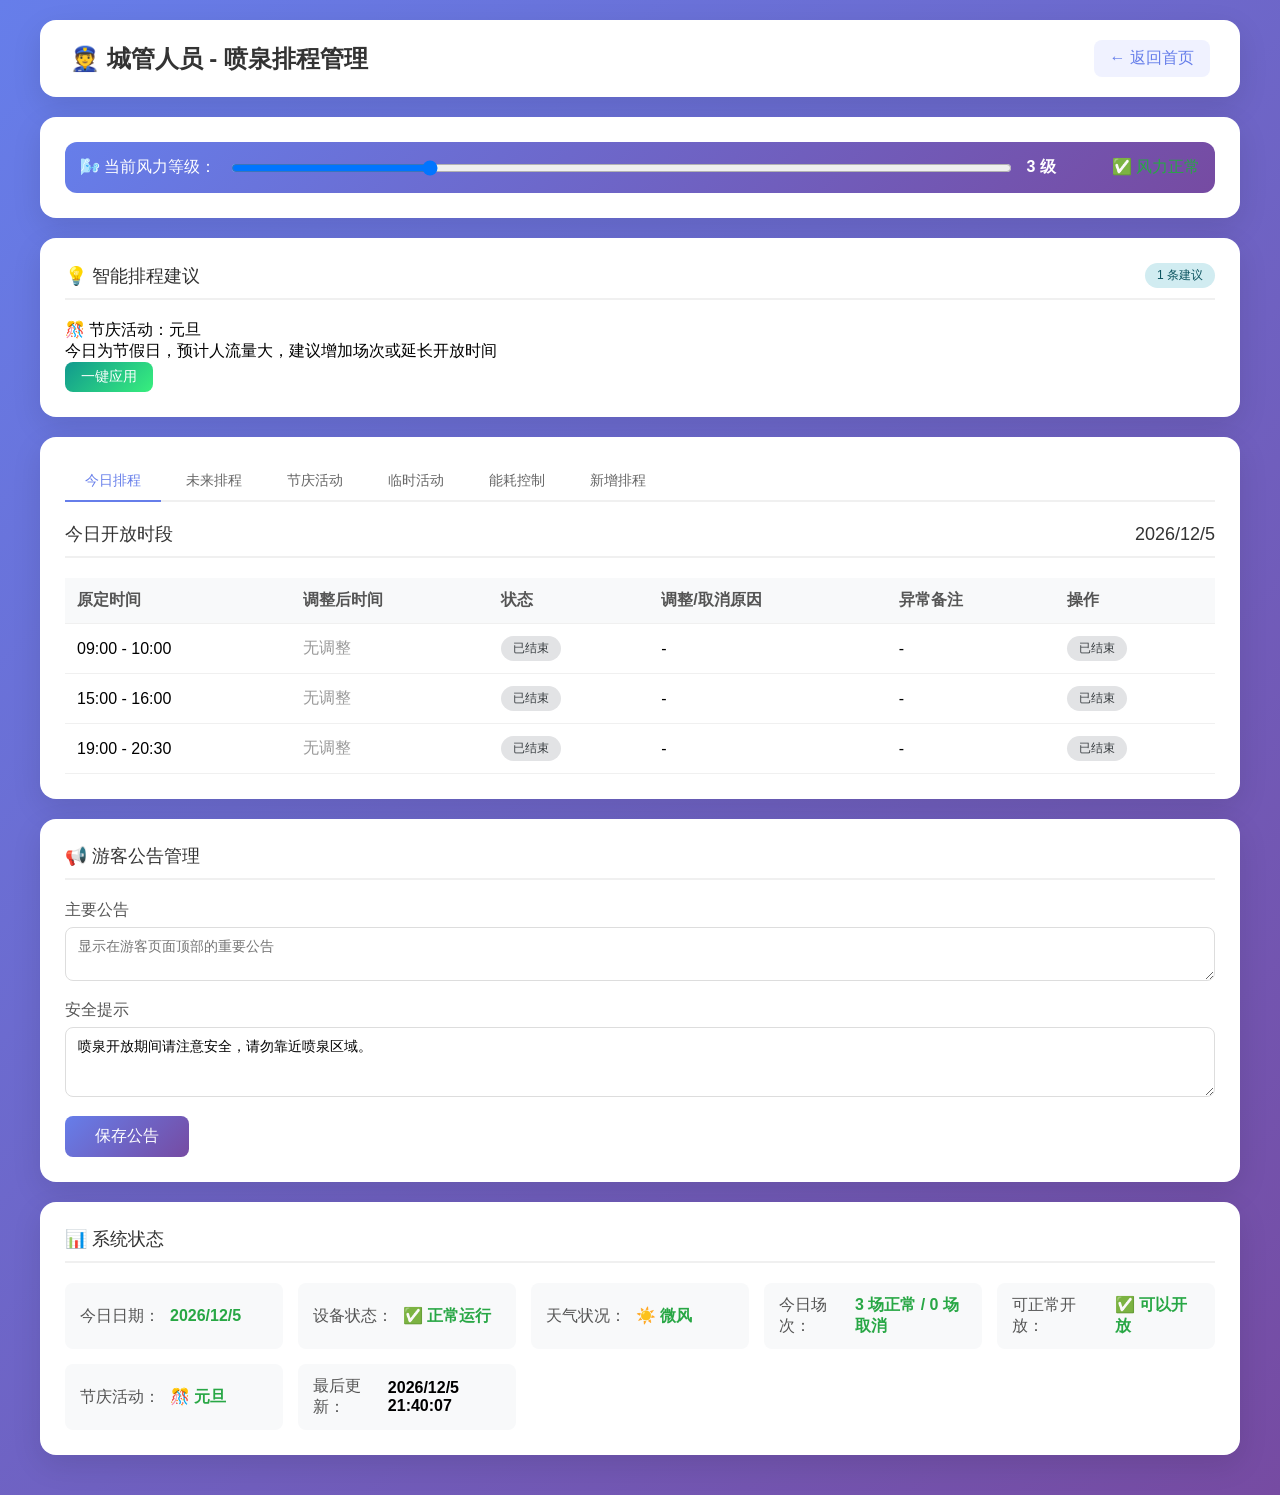
==== commit 159ae5ee: ".608504750551144:5075b6f1ad9181680f20598abb60aa16_6a32a33033a6b377c656d50a.6a32b50f1b9a9bb6ba996591." ====
--- a/admin.html
+++ b/admin.html
@@ -219,6 +219,10 @@
             </div>
             <div class="status-grid">
                 <div class="status-item">
+                    <span class="status-label">今日日期：</span>
+                    <span id="todayDateTag" class="status-value">-</span>
+                </div>
+                <div class="status-item">
                     <span class="status-label">设备状态：</span>
                     <span id="deviceStatus" class="status-value">-</span>
                 </div>
